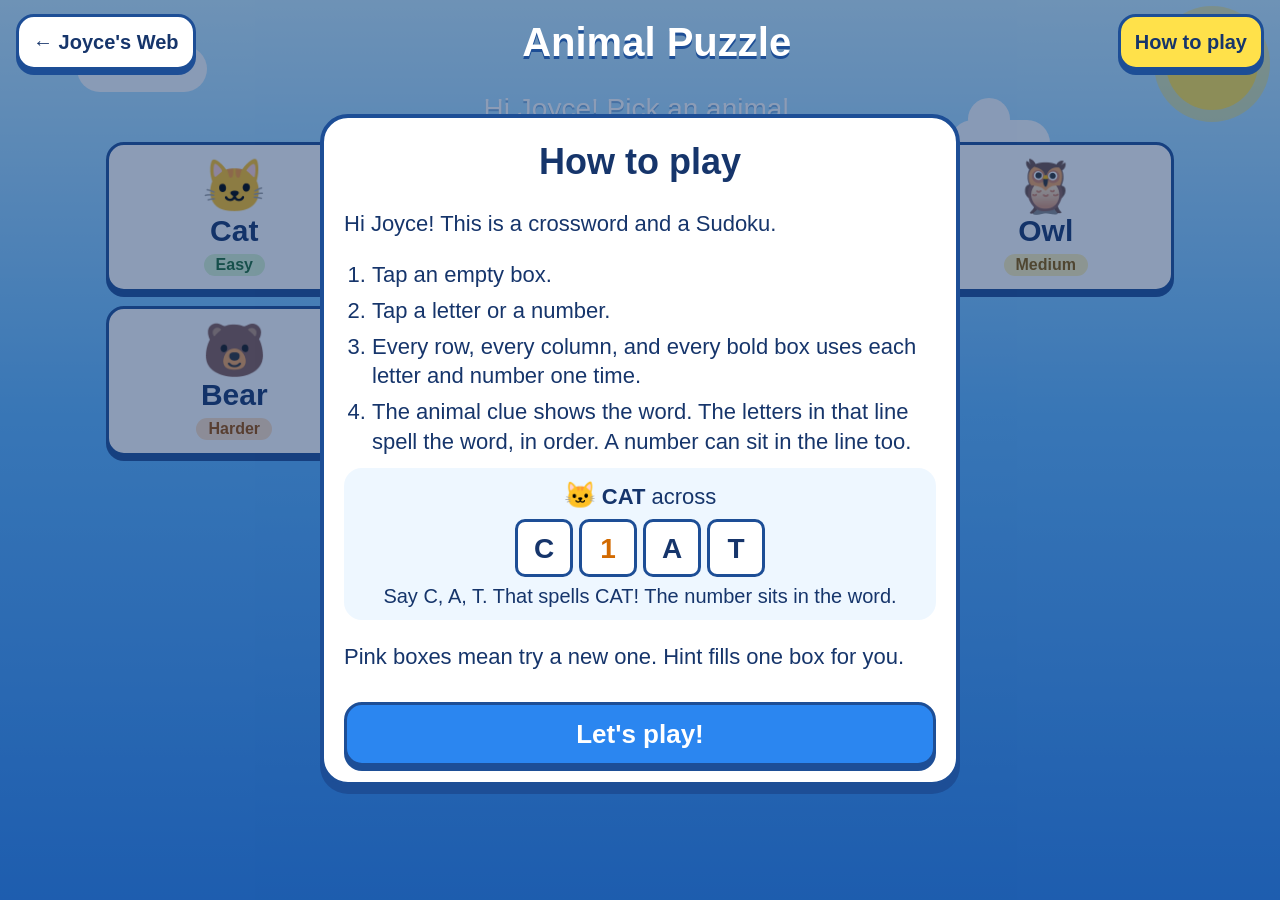
==== animal-puzzle/index.html @ f1b6c408 "Add Joyce's Web and the animal puzzle game. A static, touch-first home page lists games from one arr" ====
<!DOCTYPE html>
<html lang="en">
<head>
  <meta charset="UTF-8">
  <meta name="viewport" content="width=device-width, initial-scale=1, maximum-scale=1, user-scalable=no, viewport-fit=cover">
  <meta name="format-detection" content="telephone=no">
  <meta name="apple-mobile-web-app-capable" content="yes">
  <meta name="mobile-web-app-capable" content="yes">
  <meta name="apple-mobile-web-app-status-bar-style" content="black-translucent">
  <meta name="apple-mobile-web-app-title" content="Joyce's Web">
  <meta name="theme-color" content="#2b86f0">
  <title>Animal Puzzle · Joyce's Web</title>
  <link rel="icon" href="../apple-touch-icon.png">
  <link rel="apple-touch-icon" href="../apple-touch-icon.png">
  <link rel="manifest" href="../manifest.webmanifest">
  <link rel="stylesheet" href="../css/site.css">
  <link rel="stylesheet" href="game.css">
</head>
<body class="game">
  <div class="sky" aria-hidden="true">
    <div class="sun"></div>
    <div class="cloud cloud-a"></div>
    <div class="cloud cloud-b"></div>
  </div>
  <header class="topbar">
    <a class="home-link" href="../index.html">← Joyce's Web</a>
    <p class="game-name">Animal Puzzle</p>
    <button type="button" id="howto-btn" class="how-btn">How to play</button>
  </header>
  <main id="app" class="app"></main>
  <script src="puzzles.js"></script>
  <script src="game.js"></script>
</body>
</html>
---- css/site.css ----
:root {
  --ink: #16356b;
  --ink-soft: #3d6494;
  --sky-top: #c5ecff;
  --sky-mid: #5eb6ff;
  --sky-deep: #2b86f0;
  --line: #1d4e96;
  --sun: #ffe14a;
  --white: #ffffff;
  --shadow: 0 8px 0 #1d4e96;
  --font: "Chalkboard SE", "Comic Sans MS", "Marker Felt", "Trebuchet MS", "Segoe Print", sans-serif;
}

* {
  box-sizing: border-box;
}

html {
  touch-action: manipulation;
  -webkit-text-size-adjust: 100%;
}

body {
  margin: 0;
  min-height: 100vh;
  min-height: 100dvh;
  color: var(--ink);
  font-family: var(--font);
  font-size: 22px;
  line-height: 1.35;
  background: linear-gradient(180deg, var(--sky-top) 0%, var(--sky-mid) 46%, var(--sky-deep) 100%);
  padding:
    env(safe-area-inset-top)
    env(safe-area-inset-right)
    env(safe-area-inset-bottom)
    env(safe-area-inset-left);
}

body.home,
body.game {
  position: relative;
  overflow-x: hidden;
}

button,
a {
  font-family: inherit;
  touch-action: manipulation;
  -webkit-tap-highlight-color: transparent;
  -webkit-touch-callout: none;
  user-select: none;
}

button {
  cursor: pointer;
  border: 0;
  color: inherit;
}

.sky {
  position: absolute;
  inset: 0;
  pointer-events: none;
  overflow: hidden;
}

.sun {
  position: absolute;
  top: 18px;
  right: 22px;
  width: 92px;
  height: 92px;
  border-radius: 50%;
  background: var(--sun);
  box-shadow: 0 0 0 12px rgba(255, 225, 74, 0.45);
}

.cloud {
  position: absolute;
  height: 46px;
  background: #fff;
  border-radius: 40px;
  opacity: 0.92;
}

.cloud:before,
.cloud:after {
  content: "";
  position: absolute;
  background: #fff;
  border-radius: 50%;
}

.cloud-a {
  width: 130px;
  top: 46px;
  left: 6%;
}

.cloud-a:before {
  width: 54px;
  height: 54px;
  top: -28px;
  left: 22px;
}

.cloud-a:after {
  width: 40px;
  height: 40px;
  top: -18px;
  left: 62px;
}

.cloud-b {
  width: 100px;
  top: 120px;
  right: 18%;
}

.cloud-b:before {
  width: 42px;
  height: 42px;
  top: -22px;
  left: 18px;
}

.cloud-c {
  width: 150px;
  bottom: 80px;
  left: -20px;
  opacity: 0.55;
}

.wrap {
  position: relative;
  z-index: 1;
  width: min(980px, 100%);
  margin: 0 auto;
  padding: 28px 22px 16px;
}

.hero {
  text-align: center;
  margin-bottom: 18px;
}

.hello {
  margin: 0 0 4px;
  font-size: 26px;
  color: #fff;
  text-shadow: 0 2px 0 rgba(29, 78, 150, 0.35);
}

h1 {
  margin: 0;
  font-size: clamp(52px, 9vw, 88px);
  line-height: 0.95;
  color: #fff;
  text-shadow: 0 5px 0 #1d4e96;
  letter-spacing: 0.01em;
}

.tag {
  margin: 10px 0 0;
  font-size: 26px;
  color: #fff;
}

.game-list {
  display: flex;
  flex-wrap: wrap;
  justify-content: center;
  gap: 18px;
  margin-top: 12px;
}

.game-card {
  flex: 1 1 340px;
  max-width: 560px;
  min-height: 196px;
  display: grid;
  grid-template-columns: 116px 1fr;
  grid-template-areas:
    "emoji title"
    "emoji about"
    "emoji play";
  gap: 6px 16px;
  align-items: center;
  padding: 18px 20px 18px 16px;
  background: var(--white);
  color: var(--ink);
  text-decoration: none;
  border: 4px solid var(--line);
  border-radius: 32px;
  box-shadow: var(--shadow);
}

.game-card:active {
  transform: translateY(4px);
  box-shadow: 0 4px 0 #1d4e96;
}

.game-emoji {
  grid-area: emoji;
  width: 108px;
  height: 108px;
  display: grid;
  place-items: center;
  border-radius: 50%;
  background: var(--accent, var(--sun));
  border: 4px solid var(--line);
  font-size: 62px;
  line-height: 1;
}

.game-title {
  grid-area: title;
  font-size: clamp(32px, 4vw, 42px);
  font-weight: 800;
  line-height: 1.05;
}

.game-about {
  grid-area: about;
  font-size: 20px;
  color: var(--ink-soft);
}

.play-pill {
  grid-area: play;
  justify-self: start;
  background: #2b86f0;
  color: #fff;
  border-radius: 999px;
  padding: 8px 22px;
  font-size: 22px;
  box-shadow: 0 4px 0 #1d4e96;
}

.parade {
  list-style: none;
  display: flex;
  justify-content: center;
  flex-wrap: wrap;
  gap: 8px 14px;
  margin: 28px 0 8px;
  padding: 0;
  font-size: 42px;
}

.foot {
  position: relative;
  z-index: 1;
  text-align: center;
  color: #fff;
  font-size: 18px;
  padding: 8px 12px 22px;
}

.empty-note {
  background: #fff;
  border-radius: 24px;
  padding: 24px;
  color: var(--ink);
}

@media (orientation: landscape) and (max-height: 500px) {
  .sun {
    width: 64px;
    height: 64px;
  }

  h1 {
    font-size: 48px;
  }
}

@media (prefers-reduced-motion: reduce) {
  .game-card:active {
    transform: none;
  }
}
---- animal-puzzle/game.css ----
.topbar {
  position: relative;
  z-index: 2;
  display: flex;
  align-items: center;
  justify-content: space-between;
  gap: 12px;
  padding: 14px 16px 0;
}

.home-link,
.how-btn,
.action,
.key,
.level-card,
.big-btn {
  min-height: 56px;
  border-radius: 18px;
  border: 3px solid var(--line);
  background: #fff;
  box-shadow: 0 5px 0 #1d4e96;
  font-size: 20px;
  font-weight: 700;
}

.home-link,
.how-btn {
  display: inline-flex;
  align-items: center;
  justify-content: center;
  padding: 8px 14px;
  text-decoration: none;
  color: var(--ink);
}

.home-link:active,
.how-btn:active,
.action:active,
.key:active,
.level-card:active,
.big-btn:active {
  transform: translateY(3px);
  box-shadow: 0 2px 0 #1d4e96;
}

.how-btn {
  background: var(--sun);
}

.game-name {
  margin: 0;
  color: #fff;
  font-size: clamp(26px, 4vw, 40px);
  font-weight: 800;
  text-shadow: 0 3px 0 #1d4e96;
  text-align: center;
}

.app {
  position: relative;
  z-index: 1;
  width: min(1100px, 100%);
  margin: 0 auto;
  padding: 12px 16px 28px;
}

.picker-intro {
  text-align: center;
  color: #fff;
  margin: 8px 0 14px;
  font-size: 28px;
  text-shadow: 0 2px 0 rgba(29, 78, 150, 0.35);
}

.levels {
  display: grid;
  grid-template-columns: repeat(auto-fit, minmax(230px, 1fr));
  gap: 14px;
}

.level-card {
  position: relative;
  display: flex;
  flex-direction: column;
  align-items: center;
  justify-content: center;
  gap: 2px;
  min-height: 150px;
  padding: 14px 12px 12px;
}

.level-emoji {
  font-size: 52px;
  line-height: 1;
}

.level-title {
  font-size: 30px;
}

.pill {
  display: inline-block;
  margin-top: 4px;
  padding: 2px 12px;
  border-radius: 999px;
  font-size: 16px;
  background: #d9f5d0;
  color: #1d6b32;
}

.pill.medium {
  background: #fff1b8;
  color: #8a5a00;
}

.pill.harder {
  background: #ffe0c2;
  color: #9a4b00;
}

.star {
  position: absolute;
  top: 8px;
  right: 10px;
  font-size: 26px;
}

.play-layout {
  display: flex;
  flex-direction: column;
  align-items: center;
  gap: 12px;
}

.side {
  width: min(560px, 100%);
  display: flex;
  flex-direction: column;
  gap: 10px;
}

.level-line {
  display: flex;
  align-items: center;
  justify-content: center;
  gap: 10px;
  color: #fff;
  text-shadow: 0 2px 0 rgba(29, 78, 150, 0.35);
}

.level-line .big-emoji {
  font-size: 40px;
}

.level-line h2 {
  margin: 0;
  font-size: 36px;
}

.legend {
  margin: 0;
  color: #fff;
  text-align: center;
  font-size: 18px;
}

.chips {
  display: flex;
  flex-wrap: wrap;
  justify-content: center;
  gap: 8px;
}

.chip {
  min-width: 44px;
  min-height: 44px;
  padding: 4px 10px;
  display: grid;
  place-items: center;
  background: #fff;
  border: 3px solid var(--line);
  border-radius: 14px;
  font-size: 26px;
  font-weight: 800;
}

.chip.num {
  color: #d26a00;
}

.board-card {
  background: rgba(255, 255, 255, 0.96);
  border: 4px solid var(--line);
  border-radius: 28px;
  box-shadow: var(--shadow);
  padding: 12px;
}

.board {
  --cell: clamp(52px, min(11vw, 9vh), 78px);
  --gutter: 108px;
  --gutter-top: 76px;
  display: grid;
  grid-template-columns: var(--gutter) repeat(var(--n), var(--cell));
  grid-template-rows: var(--gutter-top) repeat(var(--n), var(--cell));
  justify-content: center;
}

.board.cozy {
  --cell: clamp(68px, min(16vw, 12vh), 104px);
  --gutter: 120px;
  --gutter-top: 84px;
}

.gutter {
  display: flex;
  align-items: center;
  justify-content: center;
  text-align: center;
  line-height: 1.05;
}

.row-clue,
.col-clue {
  flex-direction: column;
  gap: 1px;
}

.clue-emoji {
  font-size: 26px;
}

.clue-word {
  font-size: 18px;
  font-weight: 800;
  letter-spacing: 0.06em;
}

.clue-dir {
  font-size: 13px;
  color: var(--ink-soft);
  font-weight: 700;
}

.cell {
  width: var(--cell);
  height: var(--cell);
  padding: 0;
  border-radius: 0;
  border: 1px solid #8eb6e4;
  background: #f7fbff;
  box-shadow: none;
  font-size: calc(var(--cell) * 0.46);
  font-weight: 800;
  color: var(--ink);
  min-height: 0;
}

.cell.shade {
  background: #e5f2ff;
}

.cell.given {
  background: #d4ebff;
}

.cell.given.shade {
  background: #c5e2fb;
}

.cell.num {
  color: #d26a00;
}

.cell.edge-l { border-left: 4px solid var(--line); }
.cell.edge-r { border-right: 4px solid var(--line); }
.cell.edge-t { border-top: 4px solid var(--line); }
.cell.edge-b { border-bottom: 4px solid var(--line); }
.cell.thick-r { border-right: 4px solid var(--line); }
.cell.thick-b { border-bottom: 4px solid var(--line); }

.cell.selected {
  background: #fff3b0;
  box-shadow: inset 0 0 0 4px #f0b400;
}

.cell.bad {
  background: #ffd4e4;
}

.cell.bad.selected {
  box-shadow: inset 0 0 0 4px #f0b400;
}

.cell:disabled {
  opacity: 1;
}

.status {
  min-height: 52px;
  margin: 0;
  display: flex;
  align-items: center;
  justify-content: center;
  text-align: center;
  color: var(--ink);
  font-size: 22px;
  background: rgba(255, 255, 255, 0.94);
  border-radius: 16px;
  padding: 8px 14px;
}

.status.warn {
  background: #ffd4e4;
  color: #9d2454;
}

.controls {
  width: min(520px, 100%);
  display: flex;
  flex-direction: column;
  gap: 10px;
}

.keypad {
  display: grid;
  grid-template-columns: repeat(auto-fit, minmax(76px, 1fr));
  gap: 10px;
}

.key {
  font-size: 34px;
  min-height: 68px;
}

.key.num {
  color: #d26a00;
  background: #fff6e8;
}

.key.erase {
  grid-column: 1 / -1;
  font-size: 24px;
  background: #eef6ff;
}

.actions {
  display: grid;
  grid-template-columns: repeat(3, 1fr);
  gap: 10px;
}

.action.hint {
  background: #d9f5d0;
}

.action.reset {
  background: #ffe7c2;
}

.overlay {
  position: fixed;
  inset: 0;
  z-index: 30;
  background: rgba(16, 48, 102, 0.48);
  display: flex;
  align-items: center;
  justify-content: center;
  padding: 16px;
}

.sheet {
  width: min(640px, 100%);
  max-height: min(92dvh, 920px);
  overflow: auto;
  background: #fff;
  color: var(--ink);
  border: 4px solid var(--line);
  border-radius: 28px;
  box-shadow: var(--shadow);
  padding: 20px 20px 16px;
}

.sheet h2 {
  margin: 0 0 8px;
  font-size: 36px;
  text-align: center;
}

.sheet ol {
  margin: 8px 0 12px;
  padding-left: 28px;
}

.sheet li {
  margin: 6px 0;
}

.example {
  display: flex;
  flex-direction: column;
  align-items: center;
  gap: 6px;
  background: #eef7ff;
  border-radius: 18px;
  padding: 10px;
  margin: 8px 0 12px;
}

.example-row {
  display: flex;
  gap: 6px;
}

.example-cell {
  width: 58px;
  height: 58px;
  display: grid;
  place-items: center;
  background: #fff;
  border: 3px solid var(--line);
  border-radius: 10px;
  font-size: 28px;
  font-weight: 800;
}

.example-cell.num {
  color: #d26a00;
}

.example p {
  margin: 0;
  text-align: center;
  font-size: 20px;
}

.big-btn {
  width: 100%;
  min-height: 64px;
  font-size: 26px;
  background: #2b86f0;
  color: #fff;
  margin-top: 8px;
}

.yay {
  text-align: center;
}

.yay .party {
  font-size: 72px;
  line-height: 1;
}

.confetti {
  position: fixed;
  inset: 0;
  pointer-events: none;
  z-index: 40;
  overflow: hidden;
}

.confetti span {
  position: absolute;
  top: -10%;
  animation: fall 1.6s ease-in forwards;
}

@keyframes fall {
  to {
    transform: translateY(110vh) rotate(18deg);
    opacity: 0.2;
  }
}

@media (orientation: landscape) and (max-height: 900px) {
  .play-layout {
    display: grid;
    grid-template-columns: auto minmax(260px, 330px);
    align-items: center;
    justify-content: center;
    gap: 8px 22px;
  }

  .play-layout .level-line,
  .play-layout .legend,
  .play-layout .chips {
    grid-column: 1 / -1;
  }

  .side {
    width: 100%;
  }

  .board {
    --cell: clamp(46px, 8.2vh, 70px);
    --gutter: 96px;
    --gutter-top: 64px;
  }

  .board.cozy {
    --cell: clamp(64px, 12vh, 92px);
    --gutter: 112px;
    --gutter-top: 72px;
  }

  .controls {
    width: 100%;
  }
}

@media (max-width: 700px) {
  .topbar {
    flex-wrap: wrap;
  }

  .game-name {
    order: -1;
    width: 100%;
  }

  .board {
    --gutter: 84px;
    --cell: clamp(46px, 14vw, 68px);
  }

  .clue-word {
    font-size: 15px;
  }
}

@media (prefers-reduced-motion: reduce) {
  .confetti {
    display: none;
  }

  .home-link:active,
  .how-btn:active,
  .action:active,
  .key:active,
  .level-card:active,
  .big-btn:active {
    transform: none;
  }
}
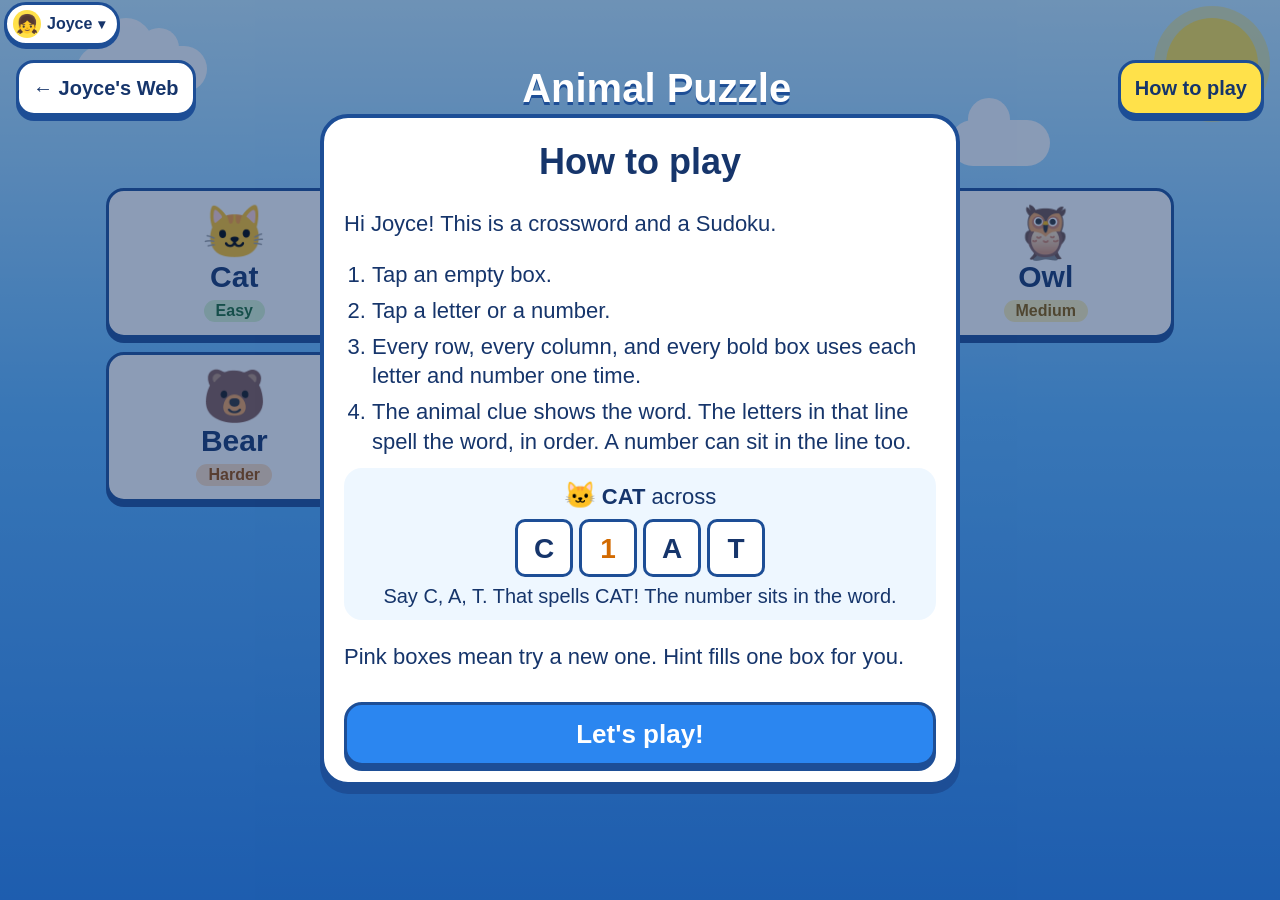
==== commit 3ca2b81d: "Add Bernie's loader and a kid switcher. Bernie gets a picture hub, a build-a-loader game, and constr" ====
--- a/animal-puzzle/index.html
+++ b/animal-puzzle/index.html
@@ -15,20 +15,27 @@
   <link rel="manifest" href="../manifest.webmanifest">
   <link rel="stylesheet" href="../css/site.css">
   <link rel="stylesheet" href="game.css">
+  <link rel="stylesheet" href="../brain-break/brain-break.css">
+  <link rel="stylesheet" href="../css/fit.css">
+  <script src="../js/fit.js"></script>
 </head>
-<body class="game">
+<body class="game" data-page="Animal Puzzle">
   <div class="sky" aria-hidden="true">
     <div class="sun"></div>
     <div class="cloud cloud-a"></div>
     <div class="cloud cloud-b"></div>
   </div>
   <header class="topbar">
-    <a class="home-link" href="../index.html">← Joyce's Web</a>
+    <a class="home-link" href="../index.html" data-site-link>← Joyce's Web</a>
     <p class="game-name">Animal Puzzle</p>
     <button type="button" id="howto-btn" class="how-btn">How to play</button>
   </header>
   <main id="app" class="app"></main>
+  <script src="../settings.js"></script>
   <script src="puzzles.js"></script>
+  <script src="../brain-break/brain-break.js"></script>
+  <script src="../stars/stars.js"></script>
   <script src="game.js"></script>
+  <script src="../js/kid-switch.js"></script>
 </body>
 </html>
--- a/css/site.css
+++ b/css/site.css
@@ -24,6 +24,7 @@
   margin: 0;
   min-height: 100vh;
   min-height: 100dvh;
+  min-height: var(--app-h, 100dvh);
   color: var(--ink);
   font-family: var(--font);
   font-size: 22px;
@@ -64,7 +65,9 @@
   overflow: hidden;
 }
 
-.sun {
+/* The sky decoration only. Yellow action buttons also use the class
+   name "sun", and this rule must not pull them out of the button bar. */
+.sky > .sun {
   position: absolute;
   top: 18px;
   right: 22px;
@@ -125,10 +128,23 @@
 }
 
 .cloud-c {
-  width: 150px;
-  bottom: 80px;
-  left: -20px;
-  opacity: 0.55;
+  width: 112px;
+  top: 188px;
+  left: 22px;
+}
+
+.cloud-c:before {
+  width: 46px;
+  height: 46px;
+  top: -22px;
+  left: 14px;
+}
+
+.cloud-c:after {
+  width: 34px;
+  height: 34px;
+  top: -14px;
+  left: 50px;
 }
 
 .wrap {
@@ -254,7 +270,35 @@
   text-align: center;
   color: #fff;
   font-size: 18px;
-  padding: 8px 12px 22px;
+  padding: 8px 12px 120px;
+}
+
+.foot p {
+  margin: 0;
+}
+
+.parent-note {
+  margin: 10px auto 0;
+  max-width: 640px;
+  text-align: left;
+}
+
+.parent-note summary {
+  min-height: 44px;
+  display: inline-flex;
+  align-items: center;
+  cursor: pointer;
+  color: #fff;
+  font-weight: 700;
+}
+
+.parent-note p {
+  margin-top: 8px;
+  background: rgba(255, 255, 255, 0.96);
+  color: var(--ink);
+  border-radius: 16px;
+  padding: 14px 16px;
+  line-height: 1.4;
 }
 
 .empty-note {
@@ -265,7 +309,7 @@
 }
 
 @media (orientation: landscape) and (max-height: 500px) {
-  .sun {
+  .sky > .sun {
     width: 64px;
     height: 64px;
   }
@@ -280,3 +324,16 @@
     transform: none;
   }
 }
+
+/* The chat widget is appended to the page. .wrap and .foot each
+   create a stacking context, and the panel fades in. Keep the whole
+   widget above decorations, clouds, and the footer, and keep the
+   panel painted solid so the page cannot show through it. */
+.kc-root {
+  position: relative;
+  z-index: 50;
+}
+
+.kc-panel {
+  opacity: 1 !important;
+}
--- a/animal-puzzle/game.css
+++ b/animal-puzzle/game.css
@@ -354,6 +354,10 @@
   background: #d9f5d0;
 }
 
+.cell.flash {
+  background: #fff3a0;
+}
+
 .action.reset {
   background: #ffe7c2;
 }
--- a/brain-break/brain-break.css
+++ b/brain-break/brain-break.css
@@ -0,0 +1,300 @@
+/* Full-screen Brain Break. Big tap targets for a shared iPad. */
+.bb-overlay {
+  position: fixed;
+  inset: 0;
+  z-index: 80;
+  display: flex;
+  align-items: center;
+  justify-content: center;
+  padding:
+    calc(12px + env(safe-area-inset-top))
+    calc(14px + env(safe-area-inset-right))
+    calc(12px + env(safe-area-inset-bottom))
+    calc(14px + env(safe-area-inset-left));
+  background: linear-gradient(180deg, #c5ecff 0%, #5eb6ff 48%, #2b86f0 100%);
+  color: #16356b;
+  font-family: "Chalkboard SE", "Comic Sans MS", "Marker Felt", "Trebuchet MS", "Arial Hebrew", "Times New Roman", Arial, sans-serif;
+  overflow: auto;
+  -webkit-text-size-adjust: 100%;
+}
+
+.bb-card {
+  width: min(760px, 100%);
+  background: #fff;
+  border: 4px solid #1d4e96;
+  border-radius: 28px;
+  box-shadow: 0 8px 0 #1d4e96;
+  padding: 18px 18px 20px;
+}
+
+.bb-top {
+  display: flex;
+  align-items: center;
+  justify-content: space-between;
+  gap: 10px;
+  margin-bottom: 8px;
+}
+
+.bb-kicker {
+  margin: 0;
+  font-size: 18px;
+  font-weight: 700;
+  letter-spacing: 0.02em;
+  color: #1d4e96;
+}
+
+.bb-switch {
+  min-height: 48px;
+  padding: 8px 14px;
+  border-radius: 999px;
+  border: 3px solid #1d4e96;
+  background: #fff;
+  color: #16356b;
+  font: inherit;
+  font-size: 18px;
+  font-weight: 700;
+}
+
+.bb-switch:active {
+  transform: translateY(2px);
+}
+
+.bb-title {
+  margin: 0 0 6px;
+  font-size: 34px;
+  line-height: 1.15;
+  text-align: center;
+}
+
+.bb-sub {
+  margin: 0 0 14px;
+  text-align: center;
+  font-size: 20px;
+  color: #3d6494;
+}
+
+.bb-progress {
+  display: flex;
+  justify-content: center;
+  gap: 8px;
+  margin: 0 0 12px;
+  padding: 0;
+  list-style: none;
+}
+
+.bb-progress li {
+  width: 14px;
+  height: 14px;
+  border-radius: 50%;
+  background: #d5e8ff;
+  border: 2px solid #1d4e96;
+}
+
+.bb-progress li.on {
+  background: #ffe14a;
+}
+
+.bb-week {
+  margin: 0 0 8px;
+  text-align: center;
+  font-size: 18px;
+  color: #1d4e96;
+  font-weight: 700;
+}
+
+.bb-prompt {
+  margin: 0 0 14px;
+  text-align: center;
+  font-size: 28px;
+  line-height: 1.3;
+}
+
+.bb-equation {
+  font-size: 56px;
+  line-height: 1.1;
+  font-weight: 700;
+  margin-bottom: 16px;
+}
+
+.bb-word {
+  margin: 4px auto 14px;
+  font-size: 64px;
+  line-height: 1.15;
+  font-weight: 700;
+  text-align: center;
+  overflow-wrap: anywhere;
+}
+
+.bb-he,
+.bb-word.bb-he,
+.bb-choice.bb-he {
+  font-family: "Arial Hebrew", "David", "Times New Roman", Arial, sans-serif;
+  direction: rtl;
+  unicode-bidi: isolate;
+}
+
+.bb-ru,
+.bb-word.bb-ru {
+  font-family: "Trebuchet MS", "Segoe UI", Arial, sans-serif;
+}
+
+.bb-speak {
+  display: block;
+  margin: 0 auto 14px;
+  min-height: 52px;
+  padding: 8px 18px;
+  border-radius: 999px;
+  border: 3px solid #1d4e96;
+  background: #ffe14a;
+  color: #16356b;
+  font: inherit;
+  font-size: 20px;
+  font-weight: 700;
+}
+
+.bb-choices {
+  display: grid;
+  grid-template-columns: 1fr;
+  gap: 12px;
+}
+
+.bb-choice,
+.bb-player,
+.bb-next {
+  min-height: 68px;
+  padding: 12px 16px;
+  border-radius: 18px;
+  border: 4px solid #1d4e96;
+  background: #fff;
+  color: #16356b;
+  font: inherit;
+  font-size: 26px;
+  font-weight: 700;
+  line-height: 1.25;
+  box-shadow: 0 5px 0 #1d4e96;
+  text-align: center;
+}
+
+.bb-choice:active,
+.bb-player:active,
+.bb-next:active {
+  transform: translateY(3px);
+  box-shadow: 0 2px 0 #1d4e96;
+}
+
+.bb-choice.wrong {
+  opacity: 0.45;
+  background: #ffd5dc;
+}
+
+.bb-choice.right {
+  background: #b6f3c0;
+}
+
+.bb-players {
+  display: grid;
+  grid-template-columns: 1fr 1fr;
+  gap: 14px;
+}
+
+.bb-player {
+  min-height: 120px;
+  font-size: 36px;
+  background: #ffe14a;
+}
+
+.bb-player.miriam {
+  background: #d7f7ff;
+}
+
+.bb-note {
+  margin: 12px 0 0;
+  text-align: center;
+  font-size: 22px;
+  font-weight: 700;
+  color: #1d4e96;
+}
+
+.bb-explain {
+  margin: 8px 0 14px;
+  text-align: center;
+  font-size: 22px;
+  line-height: 1.35;
+}
+
+.bb-answer {
+  margin: 0 0 8px;
+  text-align: center;
+  font-size: 32px;
+  font-weight: 700;
+}
+
+.bb-next {
+  width: 100%;
+  background: #ffe14a;
+  font-size: 28px;
+}
+
+.bb-done-emoji {
+  font-size: 64px;
+  text-align: center;
+  margin: 6px 0 4px;
+}
+
+@media (orientation: landscape) {
+  .bb-card {
+    padding: 12px 16px 14px;
+  }
+
+  .bb-title {
+    font-size: 28px;
+  }
+
+  .bb-equation {
+    font-size: 44px;
+    margin-bottom: 8px;
+  }
+
+  .bb-word {
+    font-size: 48px;
+    margin-bottom: 8px;
+  }
+
+  .bb-prompt {
+    font-size: 22px;
+    margin-bottom: 8px;
+  }
+
+  .bb-choices {
+    grid-template-columns: 1fr 1fr;
+  }
+
+  .bb-choice,
+  .bb-next {
+    min-height: 64px;
+    font-size: 22px;
+  }
+
+  .bb-player {
+    min-height: 96px;
+  }
+}
+
+@media (max-width: 640px) {
+  .bb-players {
+    grid-template-columns: 1fr;
+  }
+
+  .bb-title {
+    font-size: 30px;
+  }
+}
+
+@media (prefers-reduced-motion: reduce) {
+  .bb-choice:active,
+  .bb-player:active,
+  .bb-next:active,
+  .bb-switch:active {
+    transform: none;
+  }
+}
--- a/css/fit.css
+++ b/css/fit.css
@@ -0,0 +1,465 @@
+/* Shared viewport fit. Loaded last so it wins over page styles.
+   The page is one screen. Content scrolls. Bottom bars stay on screen. */
+
+html {
+  height: 100vh;
+  height: 100dvh;
+  height: var(--app-h, 100dvh);
+  overflow: hidden;
+}
+
+body {
+  min-height: 100vh;
+  min-height: 100dvh;
+  min-height: var(--app-h, 100dvh);
+}
+
+body.home,
+body.game {
+  height: 100vh;
+  height: 100dvh;
+  height: var(--app-h, 100dvh);
+  max-height: 100vh;
+  max-height: 100dvh;
+  max-height: var(--app-h, 100dvh);
+  min-height: 0;
+  overflow: hidden;
+}
+
+body.home {
+  overflow: auto;
+  -webkit-overflow-scrolling: touch;
+}
+
+body.game {
+  display: flex;
+  flex-direction: column;
+}
+
+body.game > .topbar,
+body.game > .quest-top,
+body.game > .dock {
+  flex: 0 0 auto;
+}
+
+body.game > .app,
+body.game > .quest-app,
+body.game > .books-app,
+body.game > .hw-app {
+  flex: 1 1 auto;
+  min-height: 0;
+  width: min(1100px, 100%);
+  overflow: auto;
+  -webkit-overflow-scrolling: touch;
+  overscroll-behavior: contain;
+}
+
+body.spa {
+  height: 100vh;
+  height: 100dvh;
+  height: var(--app-h, 100dvh);
+  max-height: var(--app-h, 100dvh);
+}
+
+/* Bottom bars. The page padding already includes the safe area.
+   The bar repeats the inset so a fixed or sticky bar cannot slide
+   under the home indicator. */
+body.game > .dock,
+.play-layout > .side,
+.stack-top,
+.quest-app > .q-next:last-child,
+.books-app > .book-next:last-child,
+.hw-app > .hw-shoot,
+.panel > .big-btn:last-child {
+  padding-bottom: max(8px, env(safe-area-inset-bottom));
+}
+
+.stack-top,
+.quest-app > .q-next:last-child,
+.panel > .big-btn:last-child {
+  position: sticky;
+  bottom: 0;
+  z-index: 4;
+}
+
+.play-layout .actions {
+  position: sticky;
+  bottom: 0;
+  z-index: 4;
+  padding-bottom: max(8px, env(safe-area-inset-bottom));
+  background: rgba(255, 255, 255, 0.96);
+  border-radius: 18px;
+}
+
+/* Question screens: the card scrolls, the buttons stay underneath. */
+.quest-app:has(.q-card) {
+  display: flex;
+  flex-direction: column;
+  overflow: hidden;
+}
+
+.quest-app:has(.q-card) > .q-card {
+  flex: 1 1 auto;
+  min-height: 0;
+  overflow: auto;
+  -webkit-overflow-scrolling: touch;
+}
+
+.quest-app:has(.q-card) > .q-next,
+.quest-app:has(.q-card) > .quest-side {
+  flex: 0 0 auto;
+  position: static;
+}
+
+/* Puzzle play: shrink the board into the space above the buttons. */
+.app:has(.play-layout) {
+  display: flex;
+  flex-direction: column;
+  overflow: hidden;
+  padding: 8px 12px 8px;
+}
+
+.play-layout {
+  flex: 1 1 auto;
+  min-height: 0;
+  width: 100%;
+  height: 100%;
+  display: flex;
+  flex-direction: column;
+  align-items: center;
+  gap: 8px;
+  overflow: hidden;
+}
+
+.play-layout > .level-line,
+.play-layout > .legend,
+.play-layout > .chips {
+  flex: 0 0 auto;
+  width: min(640px, 100%);
+}
+
+.play-layout > .clue-card {
+  flex: 0 0 auto;
+  max-height: 140px;
+  width: min(640px, 100%);
+  overflow: auto;
+}
+
+.play-layout > .board-card {
+  flex: 1 1 auto;
+  min-height: 0;
+  min-width: 0;
+  width: 100%;
+  max-width: 100%;
+  display: grid;
+  place-items: center;
+  align-content: center;
+  overflow: auto;
+  container-type: size;
+  container-name: puzzle;
+}
+
+.play-layout > .side {
+  position: static;
+  z-index: 5;
+  flex: 0 1 auto;
+  min-height: 0;
+  width: min(560px, 100%);
+  max-height: 46%;
+  overflow: auto;
+  padding-top: 4px;
+}
+
+.board {
+  --gutter: clamp(40px, 16cqi, 112px);
+  --gutter-top: clamp(32px, 14cqb, 84px);
+  --cell: clamp(
+    48px,
+    min(
+      calc((100cqi - var(--gutter) - 8px) / var(--n, 4)),
+      calc((100cqb - var(--gutter-top) - 8px) / var(--n, 4))
+    ),
+    104px
+  );
+}
+
+.board.cozy,
+.board.wide {
+  --cell: clamp(
+    48px,
+    min(
+      calc((100cqi - var(--gutter) - 8px) / var(--n, 4)),
+      calc((100cqb - var(--gutter-top) - 8px) / var(--n, 4))
+    ),
+    112px
+  );
+}
+
+.cell {
+  min-width: 48px;
+  min-height: 48px;
+}
+
+/* Floors for controls that were under 48px. Do not lower controls
+   that already use a taller min-height. */
+.chip,
+.starbar,
+.parent-note summary,
+.play-pill {
+  min-height: 48px;
+}
+
+.play-pill {
+  display: inline-flex;
+  align-items: center;
+  box-sizing: border-box;
+}
+
+/* Yellow game buttons share the class "sun" with the sky decoration.
+   Keep them in the button bar at a full tap size. */
+button.sun,
+.big-btn.sun {
+  position: static;
+  top: auto;
+  right: auto;
+  width: auto;
+  height: auto;
+  border-radius: 18px;
+}
+
+.action,
+.big-btn,
+.menu-btn,
+.q-choice,
+.q-next,
+.home-link,
+.how-btn {
+  min-width: 48px;
+}
+
+/* Wide short screens: board beside the buttons, both inside the height. */
+@media (orientation: landscape) and (max-height: 1100px) {
+  .play-layout {
+    display: grid;
+    grid-template-columns: minmax(0, 1fr) minmax(240px, 360px);
+    grid-template-rows: auto auto auto auto minmax(0, 1fr);
+    align-items: stretch;
+    justify-content: stretch;
+    gap: 6px 16px;
+    height: 100%;
+    overflow: hidden;
+  }
+
+  .play-layout > .level-line,
+  .play-layout > .legend,
+  .play-layout > .chips,
+  .play-layout > .clue-card {
+    grid-column: 1 / -1;
+    width: 100%;
+  }
+
+  .play-layout > .board-card,
+  .play-layout > .side {
+    grid-row: -1;
+    max-height: none;
+    height: 100%;
+    min-height: 0;
+  }
+
+  .play-layout > .side {
+    position: static;
+    align-self: end;
+    width: 100%;
+    overflow: auto;
+  }
+}
+
+/* Narrow cover screen and phones. */
+@media (max-width: 520px) {
+  .wrap {
+    padding: 12px 12px 8px;
+  }
+
+  h1 {
+    font-size: clamp(40px, 12vw, 64px);
+  }
+
+  .game-card {
+    flex-basis: 100%;
+    min-height: 0;
+    grid-template-columns: 72px 1fr;
+    gap: 2px 10px;
+    padding: 10px 12px;
+    border-radius: 24px;
+  }
+
+  .game-emoji {
+    width: 64px;
+    height: 64px;
+    font-size: 36px;
+  }
+
+  .game-title {
+    font-size: clamp(24px, 7vw, 32px);
+  }
+
+  .game-about {
+    font-size: 16px;
+  }
+
+  .parade {
+    margin: 12px 0 4px;
+    font-size: 28px;
+  }
+
+  .foot {
+    padding-bottom: calc(96px + env(safe-area-inset-bottom));
+  }
+
+  .topbar,
+  .quest-top {
+    gap: 6px;
+    padding: 8px 10px 0;
+  }
+
+  .topbar .home-link,
+  .topbar .how-btn,
+  .topbar .score-pill,
+  .topbar .style-pill,
+  .topbar .starbar,
+  .quest-top .home-link,
+  .quest-top .starbar {
+    min-height: 48px;
+    padding: 4px 10px;
+    font-size: 16px;
+  }
+
+  .play-layout > .legend {
+    font-size: 16px;
+    line-height: 1.25;
+    max-height: 2.6em;
+    overflow: hidden;
+  }
+
+  .play-layout > .chips {
+    flex-wrap: nowrap;
+    justify-content: flex-start;
+    max-height: 56px;
+    overflow-x: auto;
+  }
+
+  .play-layout .key {
+    min-height: 48px;
+    font-size: 24px;
+  }
+
+  .play-layout .status {
+    min-height: 40px;
+    padding: 4px 8px;
+    font-size: 16px;
+  }
+
+  .play-layout > .level-line h2 {
+    font-size: 26px;
+  }
+
+  .play-layout > .clue-card {
+    max-height: 96px;
+  }
+
+  .play-layout > .side {
+    max-height: 230px;
+  }
+
+  .game-name {
+    font-size: clamp(20px, 5vw, 28px);
+  }
+
+  .guest-card {
+    min-height: 0;
+    flex-basis: 140px;
+    max-width: none;
+  }
+
+  .actions {
+    grid-template-columns: repeat(3, minmax(0, 1fr));
+  }
+
+  .action {
+    padding: 8px 6px;
+    font-size: 16px;
+  }
+
+  .key {
+    font-size: clamp(22px, 6vw, 34px);
+  }
+
+  .treat {
+    --ball: clamp(72px, 24vw, 136px);
+    --ball-h: clamp(52px, 16vw, 94px);
+    --base-w: clamp(96px, 32vw, 176px);
+  }
+}
+
+@media (max-height: 820px) {
+  .stage .doll,
+  .spot .doll {
+    zoom: 0.72;
+  }
+
+  .hello-avatar {
+    font-size: 48px;
+  }
+
+  .menu-btn {
+    min-height: 56px;
+    font-size: 22px;
+  }
+
+  .picker-intro,
+  .screen-intro {
+    font-size: 22px;
+    margin: 4px auto 8px;
+  }
+}
+
+.bb-next {
+  position: sticky;
+  bottom: 0;
+  z-index: 2;
+}
+
+/* How-to sheets stay inside the visible height. */
+.overlay,
+.bb-overlay {
+  top: 0;
+  right: 0;
+  bottom: auto;
+  left: 0;
+  height: 100vh;
+  height: 100dvh;
+  height: var(--app-h, 100dvh);
+  max-height: var(--app-h, 100dvh);
+  padding-bottom: max(16px, env(safe-area-inset-bottom));
+}
+
+.sheet {
+  max-height: min(92vh, 92dvh, calc(var(--app-h, 92dvh) - 32px));
+}
+
+/* Chat bubble: keep the open panel inside the visible height.
+   chat.js also writes --kc-vh in pixels on resize. */
+.kc-root {
+  --kc-vh: 100vh;
+  --kc-vh: 100dvh;
+  --kc-vh: var(--app-h, 100dvh);
+}
+
+@media (max-width: 560px) {
+  .kc-panel {
+    height: 100vh;
+    height: 100dvh;
+    height: var(--kc-vh);
+    max-height: var(--kc-vh);
+  }
+}
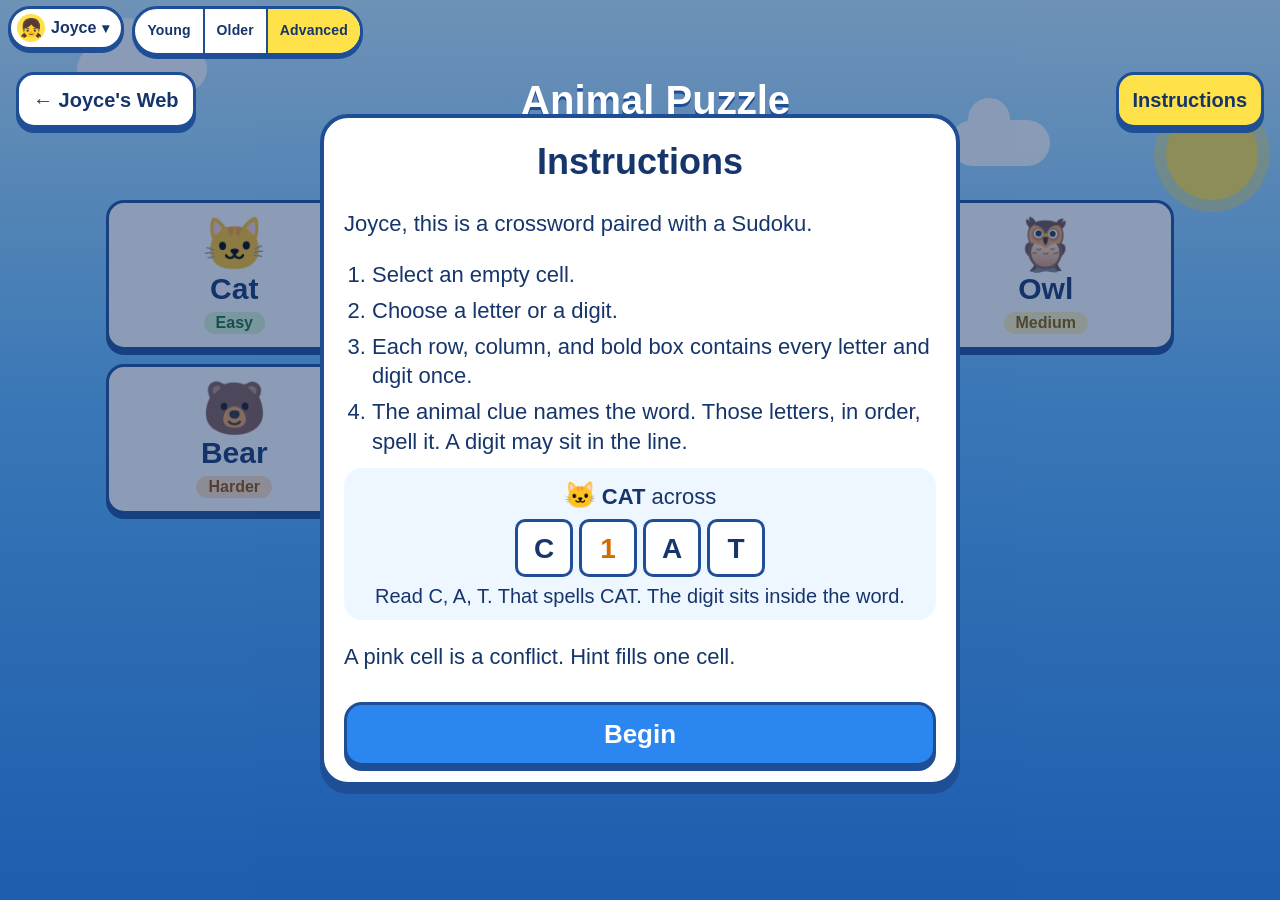
==== commit bb96f49a: "Add a Young, Older, and Advanced register for Joyce. The control sits beside the kid switch, default" ====
--- a/animal-puzzle/index.html
+++ b/animal-puzzle/index.html
@@ -28,7 +28,7 @@
   <header class="topbar">
     <a class="home-link" href="../index.html" data-site-link>← Joyce's Web</a>
     <p class="game-name">Animal Puzzle</p>
-    <button type="button" id="howto-btn" class="how-btn">How to play</button>
+    <button type="button" id="howto-btn" class="how-btn" data-style="chrome.howto">Instructions</button>
   </header>
   <main id="app" class="app"></main>
   <script src="../settings.js"></script>
@@ -37,5 +37,6 @@
   <script src="../stars/stars.js"></script>
   <script src="game.js"></script>
   <script src="../js/kid-switch.js"></script>
+  <script src="../js/style-level.js"></script>
 </body>
 </html>
--- a/css/fit.css
+++ b/css/fit.css
@@ -38,8 +38,15 @@
 
 body.game > .topbar,
 body.game > .quest-top,
-body.game > .dock {
+body.game > .dock,
+body.game > #joyce-chrome {
   flex: 0 0 auto;
+}
+
+#joyce-chrome {
+  width: 100%;
+  max-width: 100%;
+  box-sizing: border-box;
 }
 
 body.game > .app,
